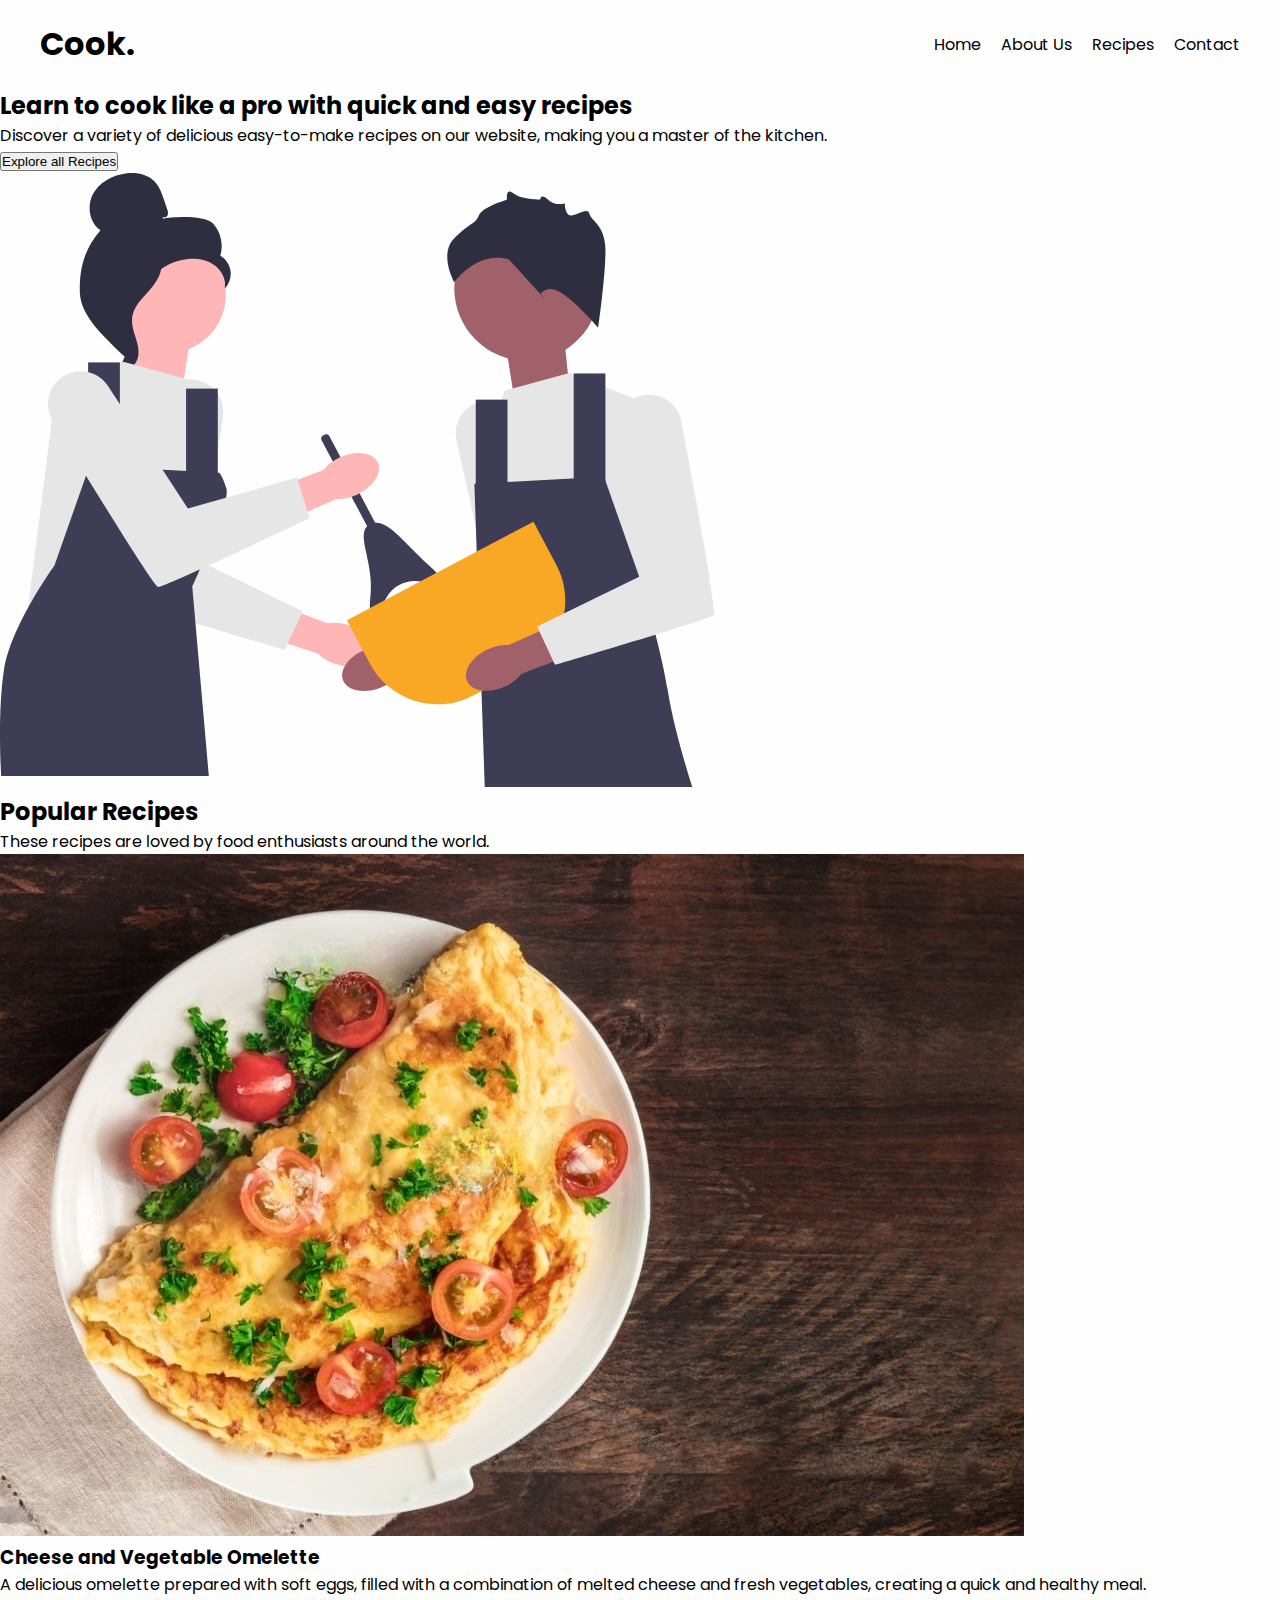
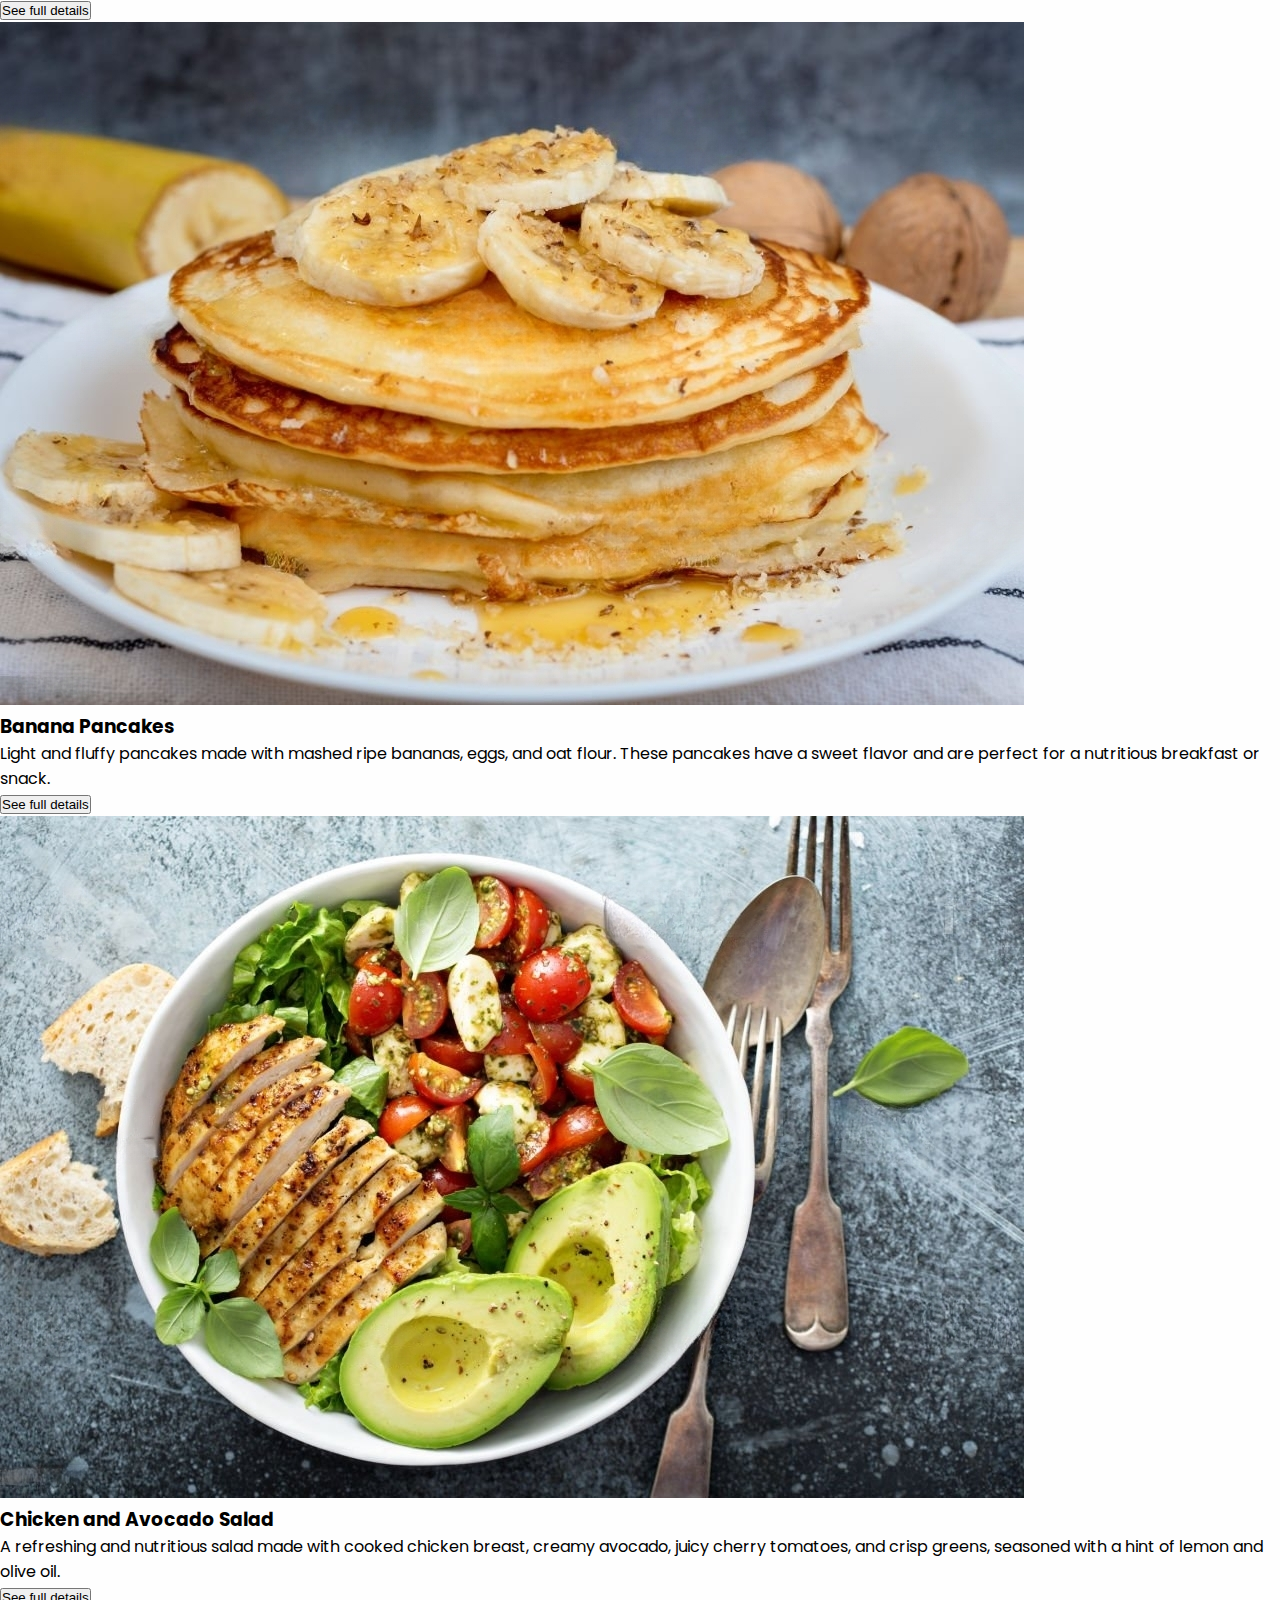
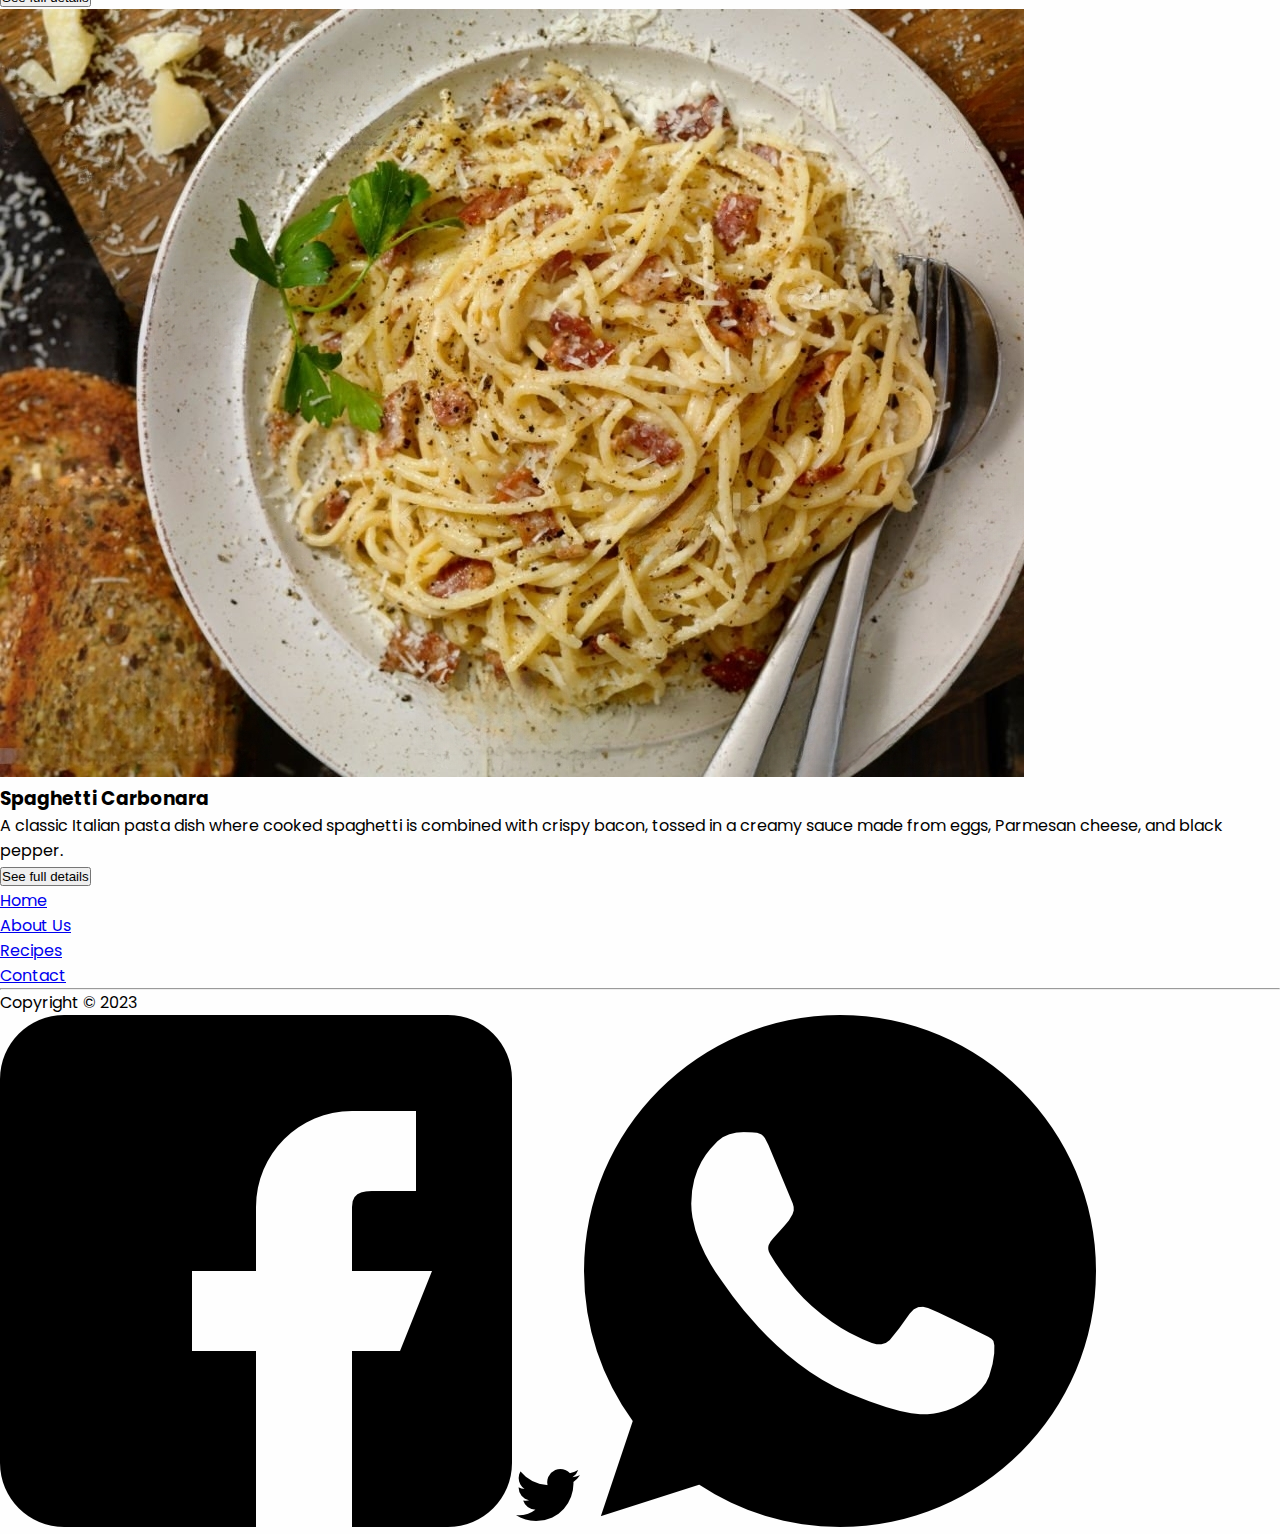
==== index.html @ 29bfaf09 "feat: style header" ====
<!DOCTYPE html>
<html lang="en">
    <head>
        <link rel="preconnect" href="https://fonts.googleapis.com">
        <link rel="preconnect" href="https://fonts.gstatic.com" crossorigin>
        <link href="https://fonts.googleapis.com/css2?family=Poppins:wght@200;500&display=swap" rel="stylesheet">
        <meta charset="UTF-8">
        <meta name="viewport" content="width=device-width, initial-scale=1.0">
        <title>Cook.</title>
        <link rel="stylesheet" href="assets/styles/style.css">
    </head>
    <body>
        <header class="header">
            <h1 class="header-title">Cook.</h1>

            <nav class="header-nav">
                <ul class="header-list">
                    <li><a href="#">Home</a></li>
                    <li><a href="#">About Us</a></li>
                    <li><a href="#">Recipes</a></li>
                    <li><a href="#">Contact</a></li>
                </ul>
            </nav>
        </header>
        <main>
            <section>
                <article>
                    <h2>Learn to cook like a pro with quick and easy recipes</h2>
                    <p>Discover a variety of delicious easy-to-make recipes on our website, making you a master of the kitchen.</p>
                    <button>
                        Explore all Recipes
                    </button>
                </article>
                <aside>
                    <img src="assets/images/cooking.svg" alt="">
                </aside>
            </section>
            <section>
                <article>
                    <h2>Popular Recipes</h2>
                    <p>These recipes are loved by food enthusiasts around the world.</p>
                </article>
                <article>
                    <div>
                        <img src="assets/images/Omelette.jpeg" alt="">
                        <h3>Cheese and Vegetable Omelette</h3>
                        <p>A delicious omelette prepared with soft eggs, filled with a combination of melted cheese and fresh vegetables, creating a quick and healthy meal.</p>
                        <button>See full details</button>
                    </div>
                    <div>
                        <img src="assets/images/Pancakes.jpeg" alt="">
                        <h3>Banana Pancakes</h3>
                        <p>Light and fluffy pancakes made with mashed ripe bananas, eggs, and oat flour. These pancakes have a sweet flavor and are perfect for a nutritious breakfast or snack.</p>
                        <button>See full details</button>
                    </div>
                    <div>
                        <img src="assets/images/Salad.jpeg" alt="">
                        <h3>Chicken and Avocado Salad</h3>
                        <p>A refreshing and nutritious salad made with cooked chicken breast, creamy avocado, juicy cherry tomatoes, and crisp greens, seasoned with a hint of lemon and olive oil.</p>
                        <button>See full details</button>
                    </div>
                    <div>
                        <img src="assets/images/Spaghetti.jpeg" alt="">
                        <h3>Spaghetti Carbonara</h3>
                        <p>A classic Italian pasta dish where cooked spaghetti is combined with crispy bacon, tossed in a creamy sauce made from eggs, Parmesan cheese, and black pepper.</p>
                        <button>See full details</button>
                    </div>
                </article>
            </section>
        </main>
        <footer>
            <nav>
                <ul>
                    <li><a href="#">Home</a></li>
                    <li><a href="#">About Us</a></li>
                    <li><a href="#">Recipes</a></li>
                    <li><a href="#">Contact</a></li>
                </ul>
            </nav>
            <hr>
            <article>
                <div>
                    <p>Copyright &copy; 2023</p>
                </div>
                <div>
                    <img src="assets/images/facebook.png" alt="">
                    <img src="assets/images/twitter.png" alt="">
                    <img src="assets/images/whatsapp.png" alt="">
                </div>
            </article>
        </footer>
    </body>
</html>
---- assets/styles/style.css ----
* {
    margin: 0;
    padding: 0;
    box-sizing: border-box;
}

:root {
    --main-color: #F9A826;
    --bg-color: #fefefe;
}

body {
    background-color: var(--bg-color);
    font-family: 'Poppins', sans-serif;
}

.header {
    display: flex;
    justify-content: space-between;
    align-items: center;
    padding: 20px 40px;
}

.header-list {
    list-style: none;
    display: flex;
    gap: 20px;
}

.header-list a{
    color: #000;
    text-decoration: none;
}

.header-list a:hover {
    color: var(--main-color);
}
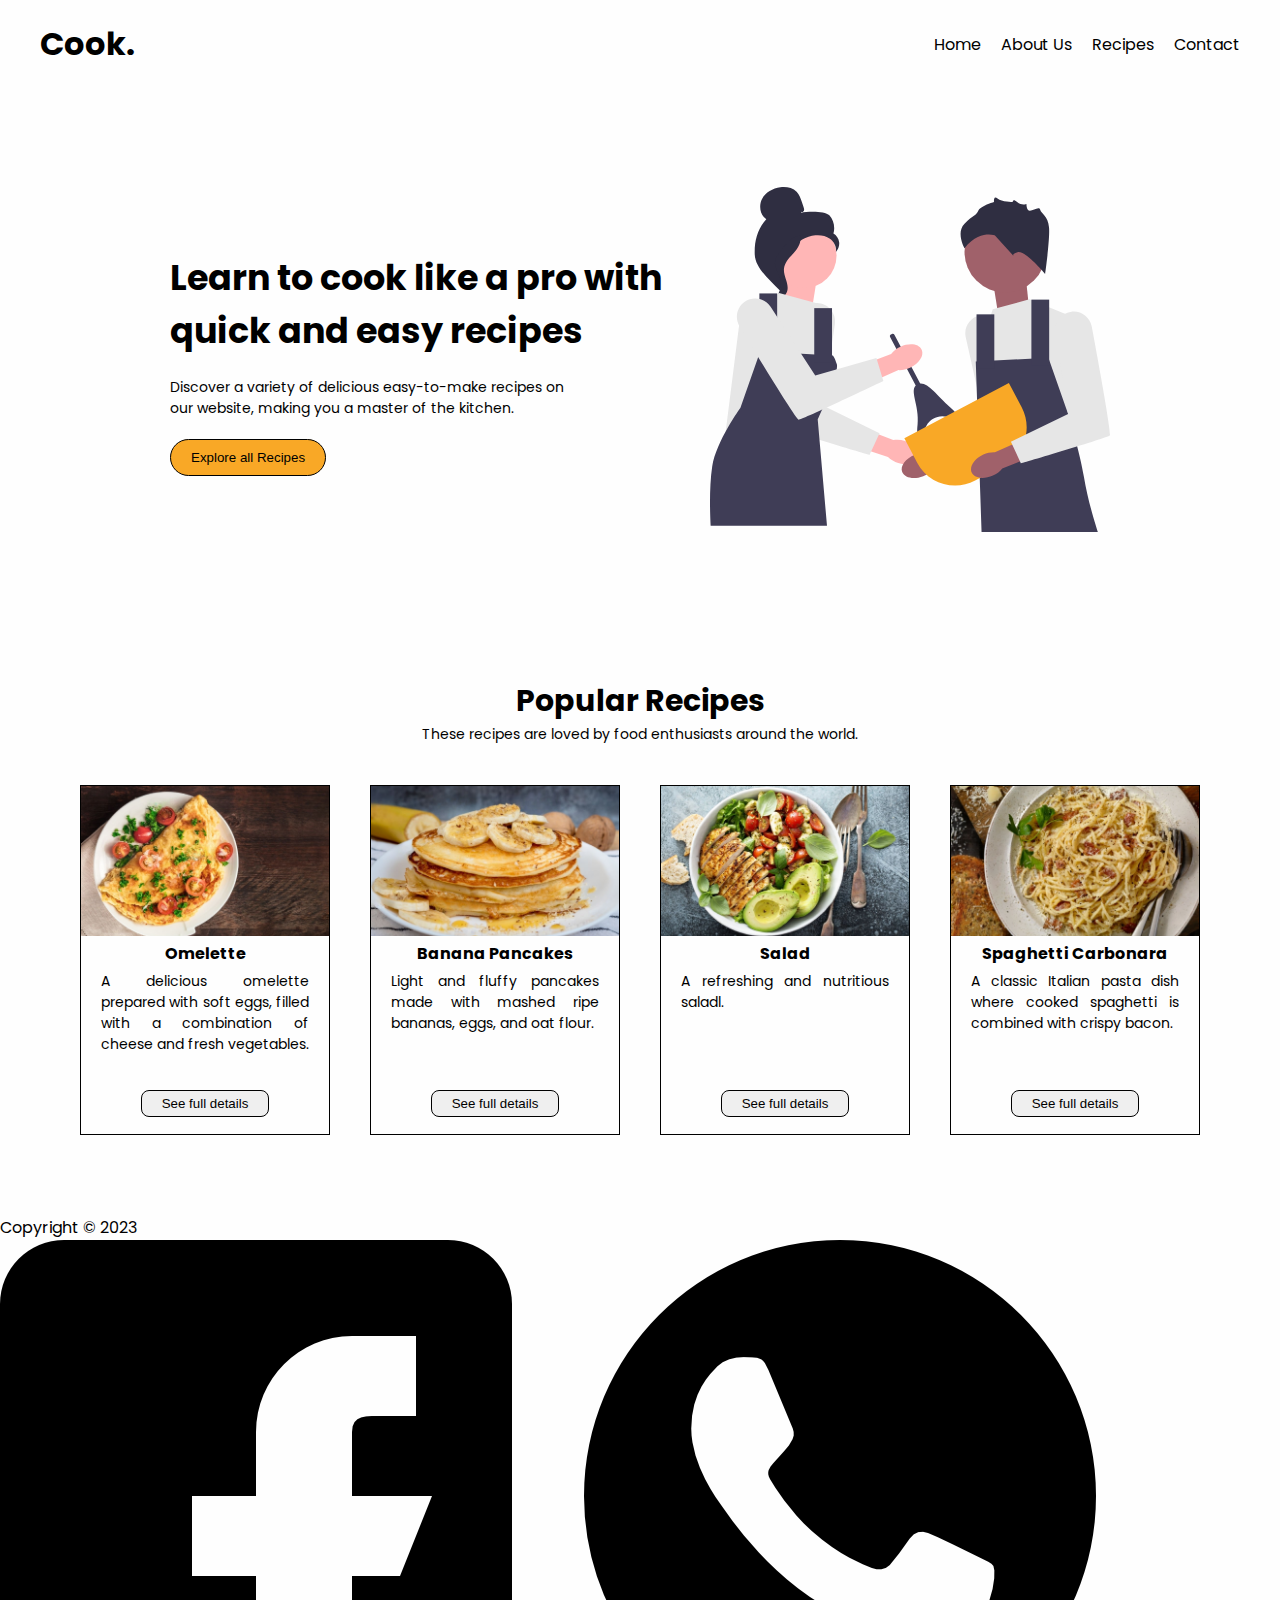
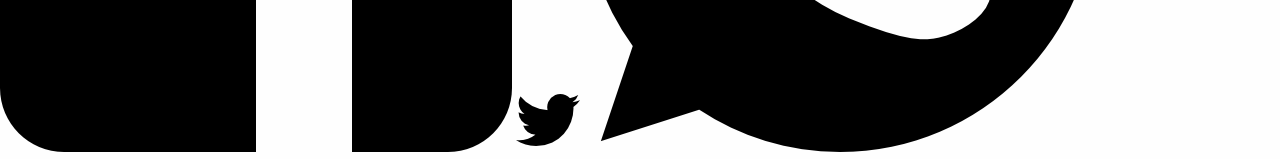
==== commit df6e08c5: "feat: home and recipes style" ====
--- a/index.html
+++ b/index.html
@@ -15,73 +15,62 @@
 
             <nav class="header-nav">
                 <ul class="header-list">
-                    <li><a href="#">Home</a></li>
-                    <li><a href="#">About Us</a></li>
-                    <li><a href="#">Recipes</a></li>
+                    <li><a href="#home">Home</a></li>
+                    <li><a href="#home">About Us</a></li>
+                    <li><a href="#recipes">Recipes</a></li>
                     <li><a href="#">Contact</a></li>
                 </ul>
             </nav>
         </header>
         <main>
-            <section>
+            <section class="home" id="home">
                 <article>
-                    <h2>Learn to cook like a pro with quick and easy recipes</h2>
-                    <p>Discover a variety of delicious easy-to-make recipes on our website, making you a master of the kitchen.</p>
-                    <button>
+                    <h2 class="home-title">Learn to cook like a pro with quick and easy recipes</h2>
+                    <p class="home-description">Discover a variety of delicious easy-to-make recipes on our website, making you a master of the kitchen.</p>
+                    <button class="home-btn">
                         Explore all Recipes
                     </button>
                 </article>
                 <aside>
-                    <img src="assets/images/cooking.svg" alt="">
+                    <img src="assets/images/cooking.svg" alt="" class="home-image">
                 </aside>
             </section>
-            <section>
+            <section class="recipes" id="recipes">
                 <article>
-                    <h2>Popular Recipes</h2>
-                    <p>These recipes are loved by food enthusiasts around the world.</p>
+                    <h2 class="recipes-title">Popular Recipes</h2>
+                    <p class="recipes-paragraph">These recipes are loved by food enthusiasts around the world.</p>
                 </article>
-                <article>
-                    <div>
-                        <img src="assets/images/Omelette.jpeg" alt="">
-                        <h3>Cheese and Vegetable Omelette</h3>
-                        <p>A delicious omelette prepared with soft eggs, filled with a combination of melted cheese and fresh vegetables, creating a quick and healthy meal.</p>
-                        <button>See full details</button>
+                <article class="recipes-cards">
+                    <div class="recipes-card">
+                        <img src="assets/images/Omelette.jpeg" alt="" class="recipes-card-image">
+                        <h3 class="recipes-card-name">Omelette</h3>
+                        <p class="recipes-card-description">A delicious omelette prepared with soft eggs, filled with a combination of cheese and fresh vegetables.</p>
+                        <button class="recipes-card-btn">See full details</button>
                     </div>
-                    <div>
-                        <img src="assets/images/Pancakes.jpeg" alt="">
-                        <h3>Banana Pancakes</h3>
-                        <p>Light and fluffy pancakes made with mashed ripe bananas, eggs, and oat flour. These pancakes have a sweet flavor and are perfect for a nutritious breakfast or snack.</p>
-                        <button>See full details</button>
+                    <div class="recipes-card">
+                        <img src="assets/images/Pancakes.jpeg" alt="" class="recipes-card-image">
+                        <h3 class="recipes-card-name">Banana Pancakes</h3>
+                        <p class="recipes-card-description">Light and fluffy pancakes made with mashed ripe bananas, eggs, and oat flour.</p>
+                        <button class="recipes-card-btn">See full details</button>
                     </div>
-                    <div>
-                        <img src="assets/images/Salad.jpeg" alt="">
-                        <h3>Chicken and Avocado Salad</h3>
-                        <p>A refreshing and nutritious salad made with cooked chicken breast, creamy avocado, juicy cherry tomatoes, and crisp greens, seasoned with a hint of lemon and olive oil.</p>
-                        <button>See full details</button>
+                    <div class="recipes-card">
+                        <img src="assets/images/Salad.jpeg" alt="" class="recipes-card-image">
+                        <h3 class="recipes-card-name">Salad</h3>
+                        <p class="recipes-card-description">A refreshing and nutritious saladl.</p>
+                        <button class="recipes-card-btn">See full details</button>
                     </div>
-                    <div>
-                        <img src="assets/images/Spaghetti.jpeg" alt="">
-                        <h3>Spaghetti Carbonara</h3>
-                        <p>A classic Italian pasta dish where cooked spaghetti is combined with crispy bacon, tossed in a creamy sauce made from eggs, Parmesan cheese, and black pepper.</p>
-                        <button>See full details</button>
+                    <div class="recipes-card">
+                        <img src="assets/images/Spaghetti.jpeg" alt="" class="recipes-card-image">
+                        <h3 class="recipes-card-name">Spaghetti Carbonara</h3>
+                        <p class="recipes-card-description">A classic Italian pasta dish where cooked spaghetti is combined with crispy bacon.</p>
+                        <button class="recipes-card-btn">See full details</button>
                     </div>
                 </article>
             </section>
         </main>
         <footer>
-            <nav>
-                <ul>
-                    <li><a href="#">Home</a></li>
-                    <li><a href="#">About Us</a></li>
-                    <li><a href="#">Recipes</a></li>
-                    <li><a href="#">Contact</a></li>
-                </ul>
-            </nav>
-            <hr>
             <article>
-                <div>
-                    <p>Copyright &copy; 2023</p>
-                </div>
+                <p>Copyright &copy; 2023</p>
                 <div>
                     <img src="assets/images/facebook.png" alt="">
                     <img src="assets/images/twitter.png" alt="">
--- a/assets/styles/style.css
+++ b/assets/styles/style.css
@@ -34,4 +34,101 @@
 
 .header-list a:hover {
     color: var(--main-color);
+}
+
+/* HOME SECTION */
+
+.home {
+    display: flex;
+    justify-content: center;
+    align-items: center;
+    height: 550px;
+    gap: 40px;
+}
+
+.home-title {
+    font-size: 35px;
+    width: 500px;
+}
+
+.home-description {
+    font-size: 14px;
+    width: 400px;
+    padding: 20px 0;
+}
+
+.home-btn {
+    background-color: var(--main-color);
+    padding: 10px 20px;
+    color: #000;
+    border: 1px solid black;
+    border-radius: 20px;
+}
+
+.home-image {
+    width: 400px;
+}
+
+/* RECIPES SECTION */
+.recipes {
+    padding: 40px;
+}
+
+.recipes-title {
+    text-align: center;
+    font-size: 30px;
+}
+
+.recipes-paragraph {
+    text-align: center;
+    font-size: 14px;
+}
+
+.recipes-cards {
+    display: grid;
+    grid-template-columns: auto auto auto auto;
+    justify-content: center;
+    gap: 40px;
+    padding: 40px;
+}
+
+.recipes-card {
+    width: 250px;
+    height: 350px;
+    position: relative;
+    border: 1px solid black;
+    display: flex;
+    align-items: center;
+    flex-direction: column;
+
+}
+
+.recipes-card-image {
+    width: 100%;
+    height: 150px;
+    object-fit: cover;
+}
+
+.recipes-card-name {
+    font-size: 16px;
+    padding: 5px 20px;
+}
+
+.recipes-card-description {
+    font-size: 14px;
+    padding: 0 20px;
+    text-align: justify;
+}
+
+.recipes-card-btn {
+    position: absolute;
+    bottom: 5%;
+    padding: 5px 20px;
+    border: 1px solid black;
+    border-radius: 8px;
+}
+
+.recipes-card-btn:hover {
+    transition: .2s;
+    background-color: var(--main-color);
 }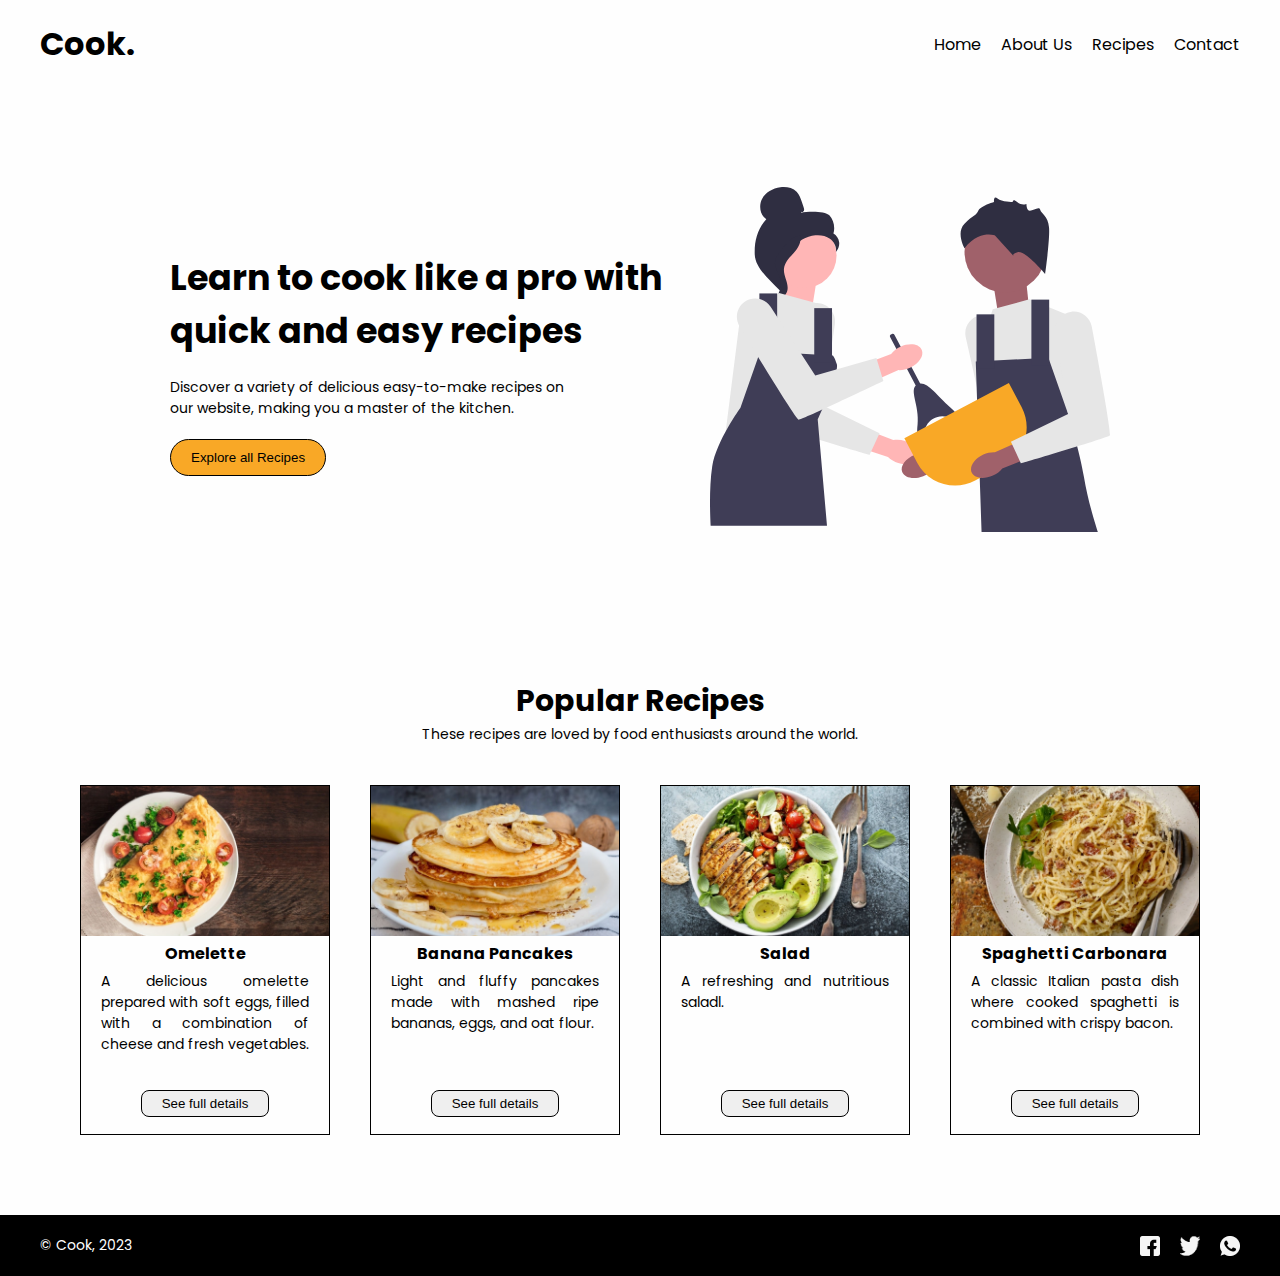
==== commit 8faf286d: "feat: style footer" ====
--- a/index.html
+++ b/index.html
@@ -68,15 +68,13 @@
                 </article>
             </section>
         </main>
-        <footer>
-            <article>
-                <p>Copyright &copy; 2023</p>
-                <div>
-                    <img src="assets/images/facebook.png" alt="">
-                    <img src="assets/images/twitter.png" alt="">
-                    <img src="assets/images/whatsapp.png" alt="">
-                </div>
-            </article>
+        <footer class="footer">
+            <p class="footer-copy">&copy; Cook, 2023</p>
+            <div class="footer-images">
+                <img src="assets/images/facebook.png" alt="">
+                <img src="assets/images/twitter.png" alt="">
+                <img src="assets/images/whatsapp.png" alt="">
+            </div>
         </footer>
     </body>
 </html>--- a/assets/styles/style.css
+++ b/assets/styles/style.css
@@ -131,4 +131,28 @@
 .recipes-card-btn:hover {
     transition: .2s;
     background-color: var(--main-color);
+}
+
+/* FOOTER */
+.footer {
+    display: flex;
+    justify-content: space-between;
+    padding: 20px 40px;
+    background-color: #000;
+}
+
+.footer-copy{
+    font-size: 14px;
+    color: #fff;
+}
+
+.footer-images{
+    display: flex;
+    align-items: center;
+    gap: 20px;
+}
+
+.footer-images img{
+    width: 20px;
+    height: 20px;
 }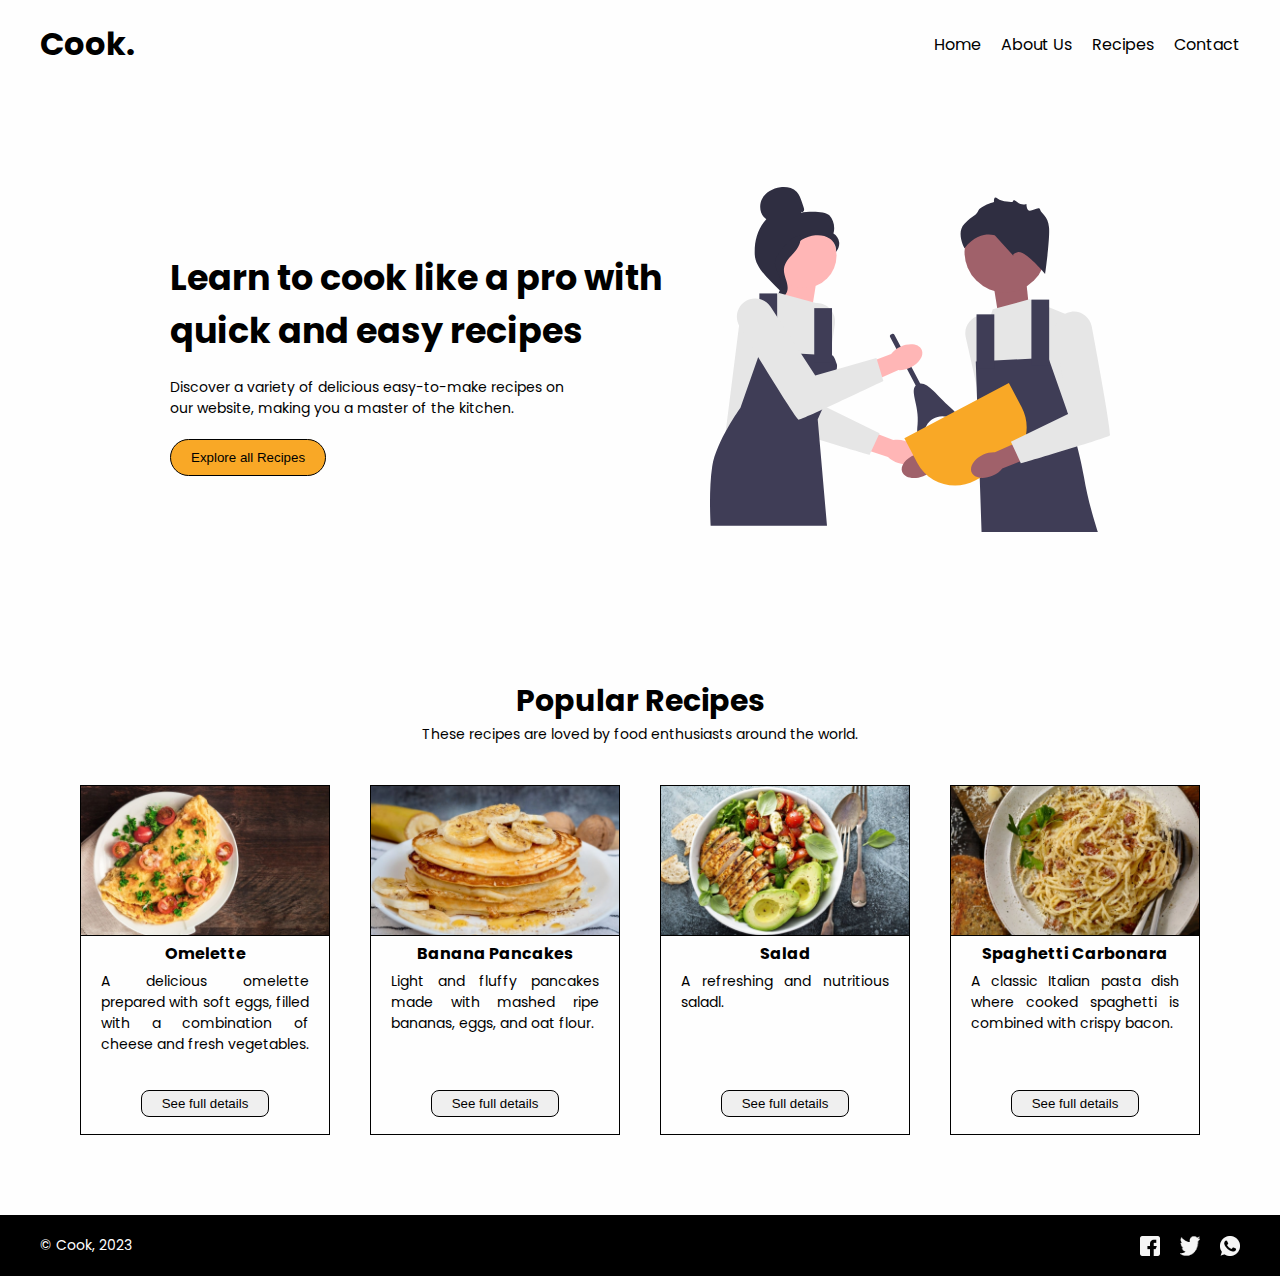
==== commit 6a07575b: "feat: creating new pages and styling" ====
--- a/index.html
+++ b/index.html
@@ -18,7 +18,7 @@
                     <li><a href="#home">Home</a></li>
                     <li><a href="#home">About Us</a></li>
                     <li><a href="#recipes">Recipes</a></li>
-                    <li><a href="#">Contact</a></li>
+                    <li><a href="#contact">Contact</a></li>
                 </ul>
             </nav>
         </header>
@@ -28,7 +28,7 @@
                     <h2 class="home-title">Learn to cook like a pro with quick and easy recipes</h2>
                     <p class="home-description">Discover a variety of delicious easy-to-make recipes on our website, making you a master of the kitchen.</p>
                     <button class="home-btn">
-                        Explore all Recipes
+                        <a href="#recipes">Explore all Recipes</a>
                     </button>
                 </article>
                 <aside>
@@ -45,30 +45,30 @@
                         <img src="assets/images/Omelette.jpeg" alt="" class="recipes-card-image">
                         <h3 class="recipes-card-name">Omelette</h3>
                         <p class="recipes-card-description">A delicious omelette prepared with soft eggs, filled with a combination of cheese and fresh vegetables.</p>
-                        <button class="recipes-card-btn">See full details</button>
+                        <button class="recipes-card-btn"><a href="assets/pages/omelette.html">See full details</a></button>
                     </div>
                     <div class="recipes-card">
                         <img src="assets/images/Pancakes.jpeg" alt="" class="recipes-card-image">
                         <h3 class="recipes-card-name">Banana Pancakes</h3>
                         <p class="recipes-card-description">Light and fluffy pancakes made with mashed ripe bananas, eggs, and oat flour.</p>
-                        <button class="recipes-card-btn">See full details</button>
+                        <button class="recipes-card-btn"><a href="assets/pages/pancakes.html">See full details</a></button>
                     </div>
                     <div class="recipes-card">
                         <img src="assets/images/Salad.jpeg" alt="" class="recipes-card-image">
                         <h3 class="recipes-card-name">Salad</h3>
                         <p class="recipes-card-description">A refreshing and nutritious saladl.</p>
-                        <button class="recipes-card-btn">See full details</button>
+                        <button class="recipes-card-btn"><a href="assets/pages/salad.html">See full details</a></button>
                     </div>
                     <div class="recipes-card">
                         <img src="assets/images/Spaghetti.jpeg" alt="" class="recipes-card-image">
                         <h3 class="recipes-card-name">Spaghetti Carbonara</h3>
                         <p class="recipes-card-description">A classic Italian pasta dish where cooked spaghetti is combined with crispy bacon.</p>
-                        <button class="recipes-card-btn">See full details</button>
+                        <button class="recipes-card-btn"><a href="assets/pages/spaghetti.html">See full details</a></button>
                     </div>
                 </article>
             </section>
         </main>
-        <footer class="footer">
+        <footer class="footer" id="contact">
             <p class="footer-copy">&copy; Cook, 2023</p>
             <div class="footer-images">
                 <img src="assets/images/facebook.png" alt="">
--- a/assets/styles/style.css
+++ b/assets/styles/style.css
@@ -12,6 +12,10 @@
 body {
     background-color: var(--bg-color);
     font-family: 'Poppins', sans-serif;
+}
+
+html {
+    scroll-behavior: smooth;
 }
 
 .header {
@@ -65,6 +69,11 @@
     border-radius: 20px;
 }
 
+.home-btn a {
+    color: #000;
+    text-decoration: none;
+}
+
 .home-image {
     width: 400px;
 }
@@ -107,6 +116,7 @@
     width: 100%;
     height: 150px;
     object-fit: cover;
+    border-bottom: 1px solid black;
 }
 
 .recipes-card-name {
@@ -126,6 +136,11 @@
     padding: 5px 20px;
     border: 1px solid black;
     border-radius: 8px;
+}
+
+.recipes-card-btn a {
+    color: #000;
+    text-decoration: none;
 }
 
 .recipes-card-btn:hover {
